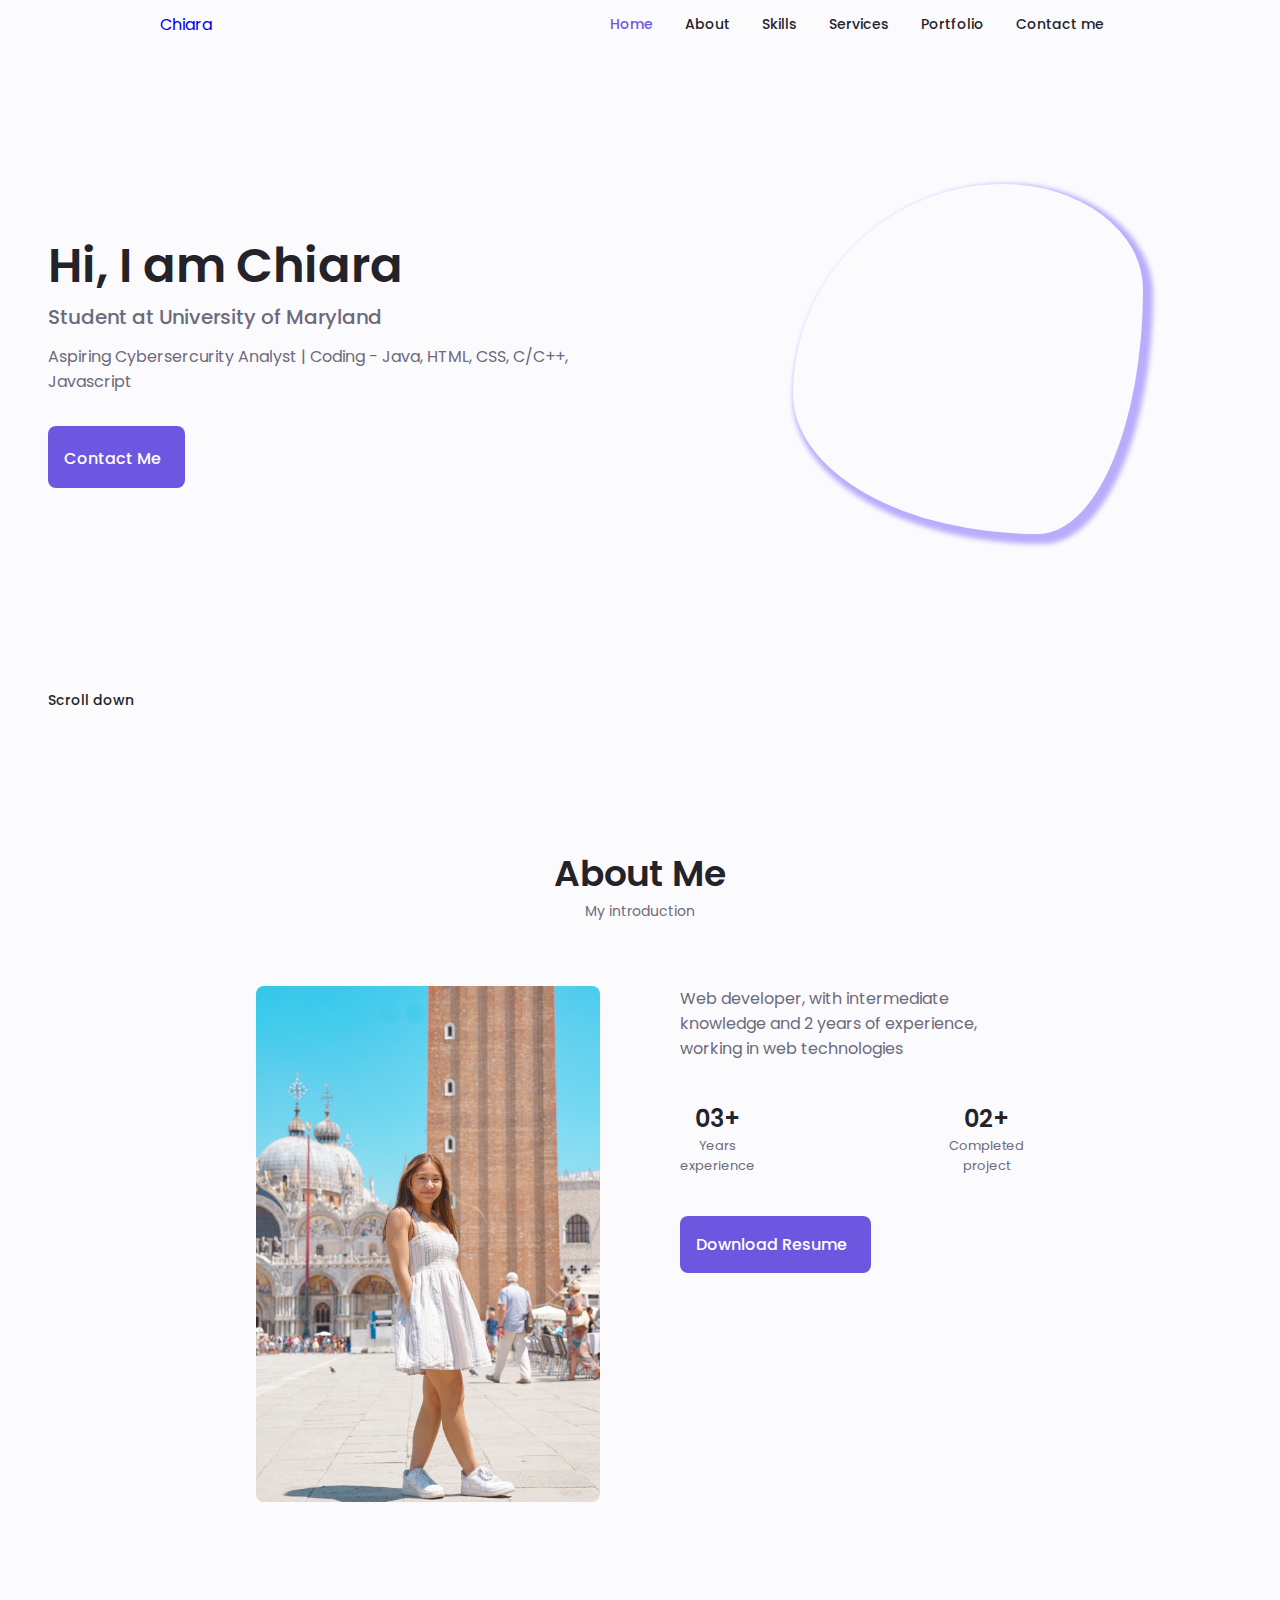
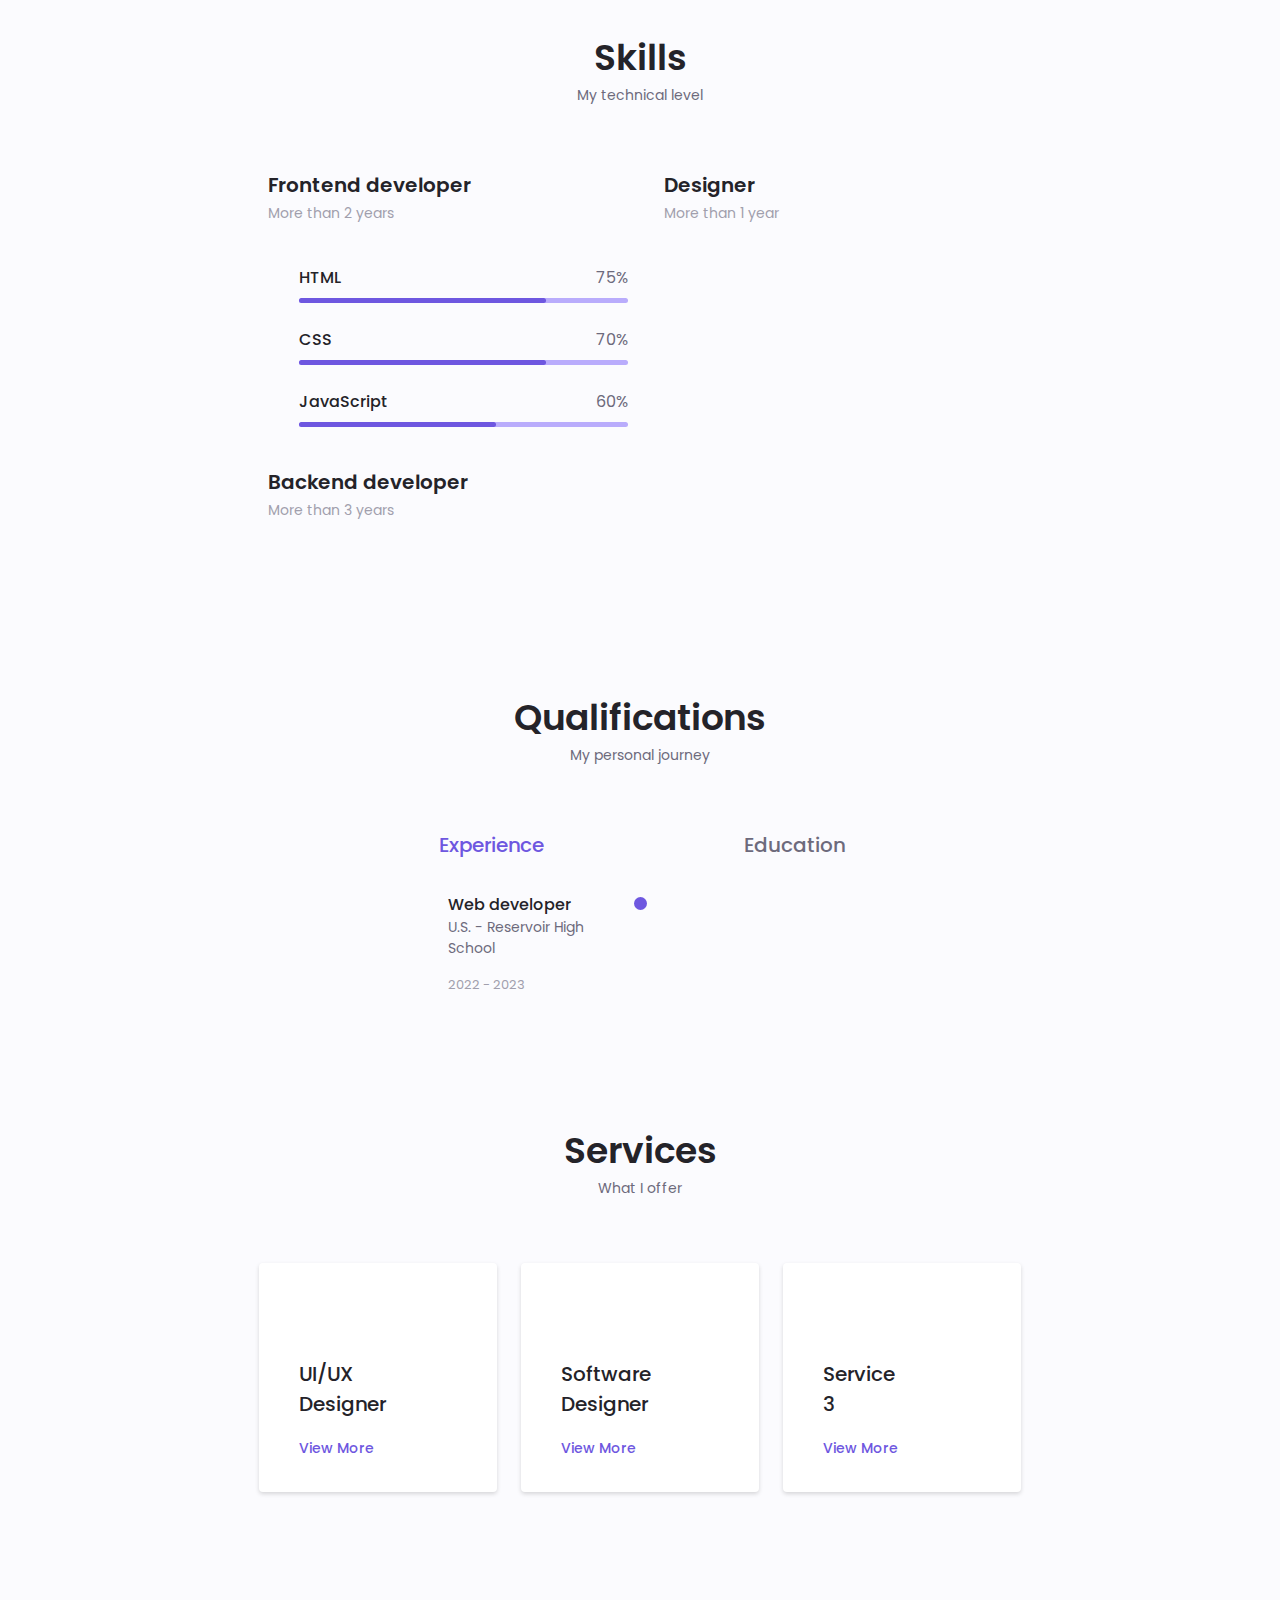
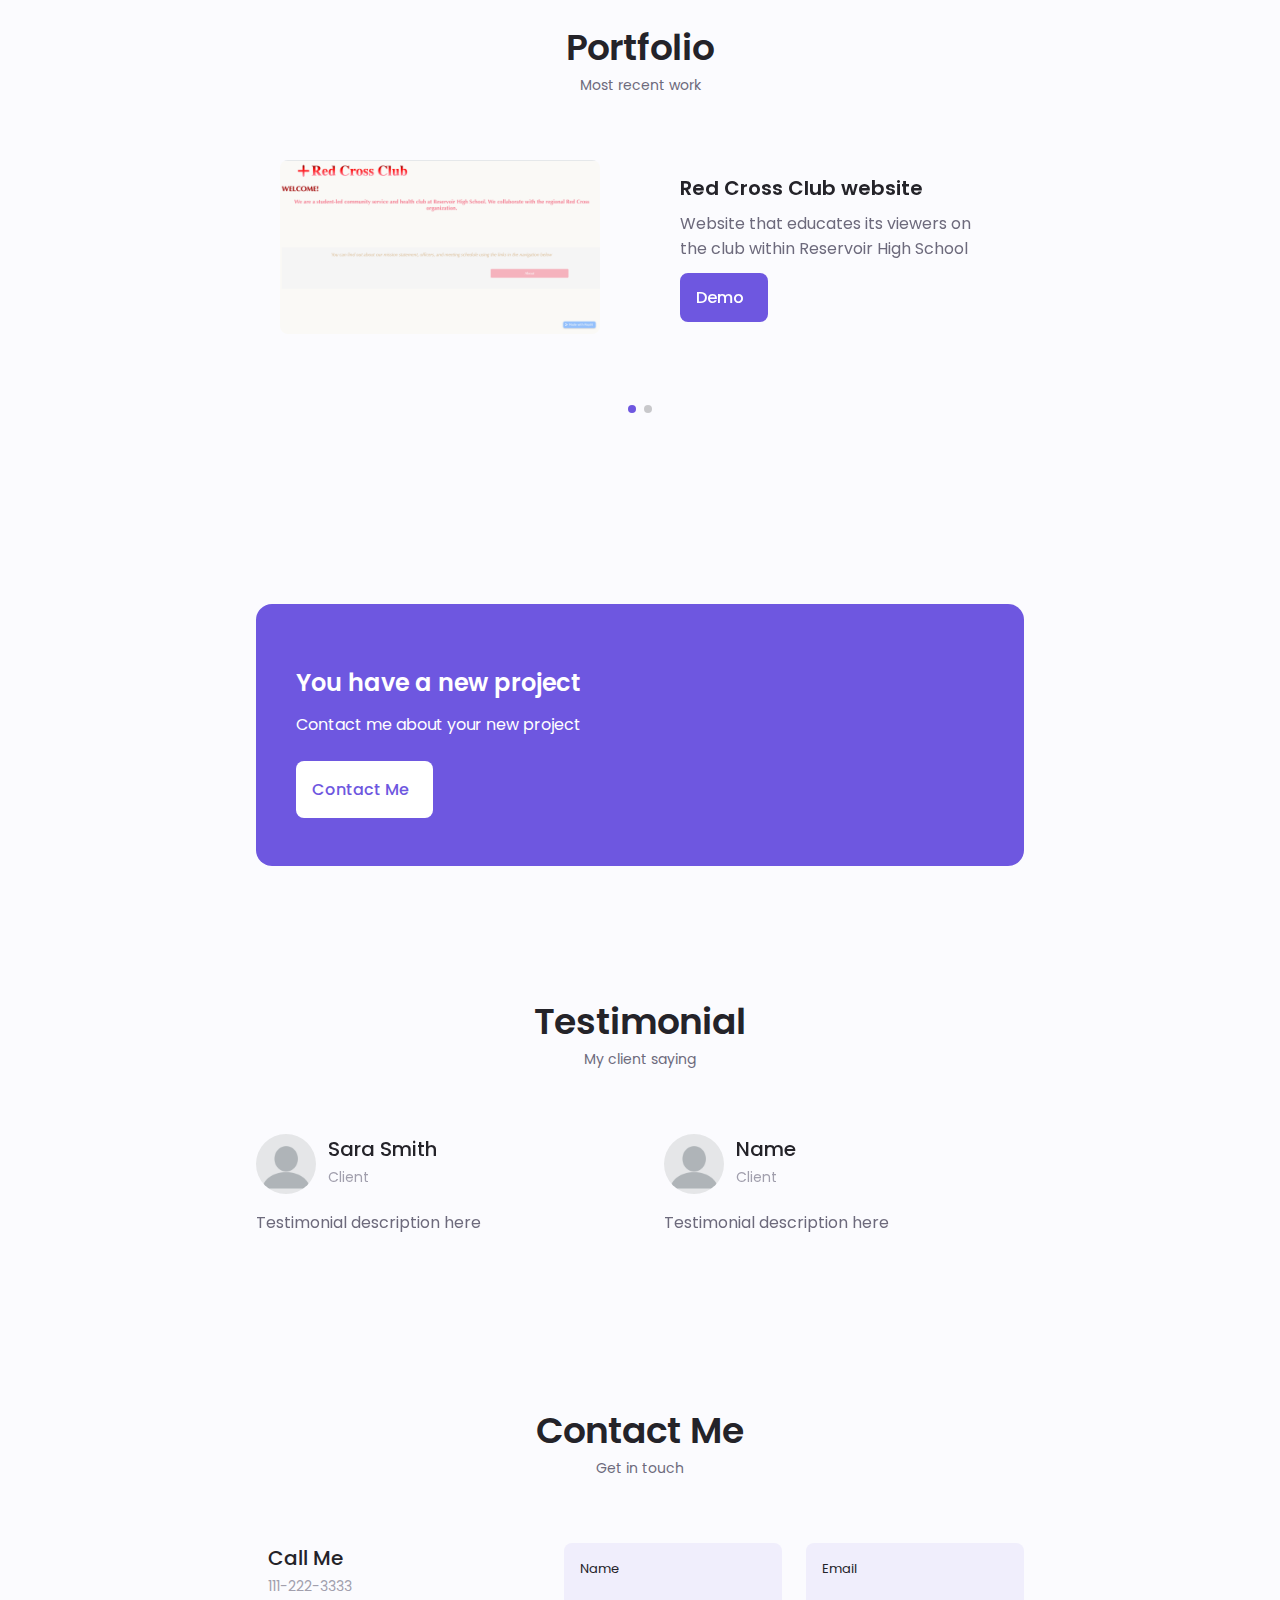
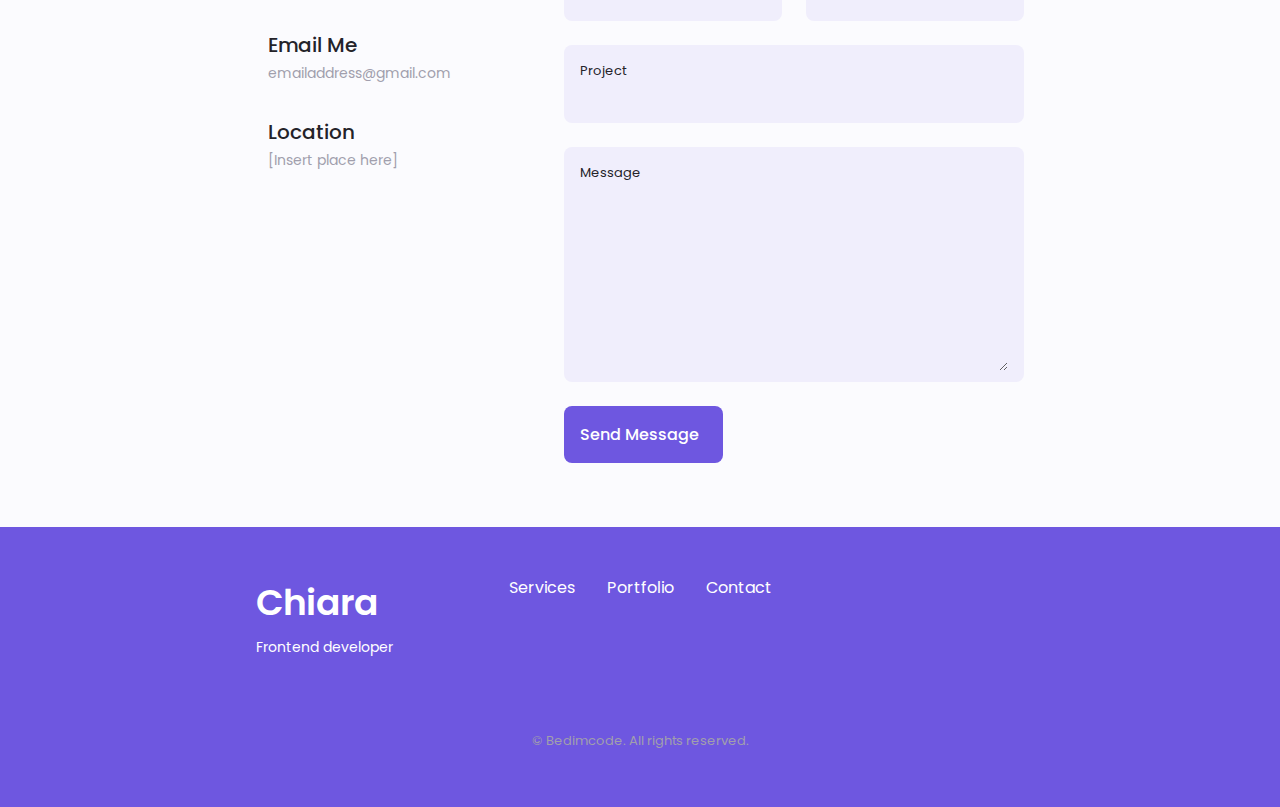
==== index.html @ 7a1cec49 "final website" ====
<!DOCTYPE html>
    <html lang="en">
    <head>
        <meta charset="UTF-8">
        <meta name="viewport" content="width=device-width, initial-scale=1.0">
        
        <!--==================== UNICONS ====================-->
        <link rel="stylesheet" href="https://unicons.iconscout.com/release/v4.0.8/css/line.css">


        <!--==================== SWIPER CSS ====================-->
        <link rel="stylesheet" href="assets/css/swiper-bundle-min.css">

         <!--==================== CSS ====================-->
         <link rel="stylesheet" href="assets/css/styles.css">

         <title>Chiara's Personal Portfolio</title>
    </head>
    <body>
         <!--==================== HEADER ====================-->
         <header class="header" id="header">
            <nav class="nav container">
                <a href="#" class="nav_1ogo">Chiara</a>

                <div class="nav_menu" id="nav-menu">
                    <ul class="nav_list grid">
                        <li class="nav_item">
                            <a href="#home" class="nav_link active-link">
                                <i class="uil uil-estate nav_icon"></i> Home
                            </a>
                        </li>
                        <li class="nav_item">
                            <a href="#about" class="nav_link">
                                <i class="uil uil-user nav_icon"></i> About
                            </a>
                        </li>
                        <li class="nav_item">
                            <a href="#skills" class="nav_link">
                                <i class="uil uil-file-alt nav_icon"></i> Skills
                            </a>
                        </li>
                        <li class="nav_item">
                            <a href="#services" class="nav_link">
                                <i class="uil uil-briefcase-alt nav_icon"></i> Services
                            </a>
                        </li>
                        <li class="nav_item">
                            <a href="#portfolio" class="nav_link">
                                <i class="uil uil-scenery nav_icon"></i> Portfolio
                            </a>
                        </li>
                        <li class="nav_item">
                            <a href="#contact" class="nav_link">
                                <i class="uil uil-message nav_icon"></i> Contact me
                            </a>
                        </li>
                    </ul>
                    <i class="uil uil-times nav_close" id="nav-close"></i>
                </div>

                <div class="nav_btns">
                    <!-- Theme change button -->
                    <i class="uil uil-moon change-theme" id="theme-button"></i>

                    <div class="nav_toggle" id="nav-toggle">
                        <i class="uil uil-apps"></i>
                    </div>
                </div>
            </nav>
         </header>

          <!--==================== MAIN ====================-->
          <main class="main">
            <!--==================== HOME ====================-->
            <section class="home section" id="home">
                <div class="home_container grid">
                    <div class="home_content grid">
                        <div class="home_social">
                            <a href="https://www.linkedin.com/in/chiara-flotildes/" target="_blank" class="home_social-icon">
                                <i class="uil uil-linkedin-alt"></i>
                            </a>

                            <a href="" target="_blank" class="home_social-icon">
                                <i class="uil uil-dribbble"></i>
                            </a>

                            <a href="https://github.com/chiarafflo" target="_blank" class="home_social-icon">
                                <i class="uil uil-github-alt"></i>
                            </a>
                        </div>

                        <div class="home_img"></div>

                        <div class="home_data">
                            <h1 class="home_title">Hi, I am Chiara</h1>
                            <h3 class="home_subtitle">Student at University of Maryland</h3>
                            <p class="home_description">Aspiring Cybersercurity Analyst | Coding - Java, HTML, CSS, C/C++, Javascript</p>
                            <a href="#contact" class="button button-flex">
                                Contact Me <i class="uil uil-message button_icon"></i>
                            </a>
                        </div>
                    </div>

                    <div class="home_scroll">
                        <a href="#about" class="home_scroll-button button-flex">
                            <i class="uil uil-mouse-alt home_scroll-mouse"></i>
                            <span class="home_scroll-name">Scroll down</span>
                            <i class="uil uil-arrow-down home_scroll-arrow"></i>
                        </a>
                    </div>
                </div>
            </section>

            <!--==================== ABOUT ====================-->
            <section class="about section" id="about">
                <h2 class="section__title">About Me</h2>
                <span class="section__subtitle">My introduction</span>

                <div class="about_container container grid">
                    <img src="assets/img/DSC02051.JPG" alt="" class="about_img">

                    <div class="about_data">
                        <p class="about_description">
                            Web developer, with intermediate knowledge and 2 years of experience, working in web technologies
                        </p>
                        <div class="about_info">
                            <div>
                                <span class="about_info-title">03+</span>
                                <span class="about_info-name">Years <br> experience</span>
                            </div>

                            <div>
                                <span class="about_info-title">02+</span>
                                <span class="about_info-name">Completed <br> project</span>
                            </div>

                            <!-- <div>
                                <span class="about_info-title">01+</span>
                                <span class="about_info-name">Companies <br> worked</span>
                            </div> -->
                        </div>

                        <div class="about_buttons">
                            <a download="" href="assets/pdf/Resume - Chiara (1).pdf" class="button button--flex">
                                Download Resume<i class="uil uil-download-alt button_icon"></i>
                            </a>
                        </div>
                    </div>
                </div>
            </section>

            <!--==================== SKILLS ====================-->
            <section class="skills section" id="skills">
                <h2 class="section__title">Skills</h2>
                <span class="section__subtitle">My technical level</span>

                <div class="skills_container container grid">
                    <div>
                        <!--======== SKILLS 1 ======= -->
                        <div class="skills_content skills_open">
                            <div class="skills_header">
                                <i class="uil uil-brackets-curly skills_icon"></i>

                                <div>
                                    <h1 class="skills_title">Frontend developer</h1>
                                    <span class="skills_subtitle">More than 2 years</span>
                                </div>

                                <i class="uil uil-angle-down skills_arrow"></i>
                            </div>

                            <div class="skills_list grid">
                                <div class="skills_data">
                                    <div class="skills_titles">
                                        <h3 class="skills_name">HTML</h3>
                                        <span class="skills_number">75%</span>
                                    </div>
                                    <div class="skills_bar">
                                        <span class="skills_percentage skills_html"></span>
                                    </div>
                                </div>

                                <div class="skills_data">
                                    <div class="skills_titles">
                                        <h3 class="skills_name">CSS</h3>
                                        <span class="skills_number">70%</span>
                                    </div>
                                    <div class="skills_bar">
                                        <span class="skills_percentage skills_css"></span>
                                    </div>
                                </div>

                                <div class="skills_data">
                                    <div class="skills_titles">
                                        <h3 class="skills_name">JavaScript</h3>
                                        <span class="skills_number">60%</span>
                                    </div>
                                    <div class="skills_bar">
                                        <span class="skills_percentage skills_js"></span>
                                    </div>
                                </div>
                            </div>
                        </div>
                        <!--======== SKILLS 2 ======= -->
                        <div class="skills_content skills_close">
                            <div class="skills_header">
                                <i class="uil uil-server-network skills_icon"></i>

                                <div>
                                    <h1 class="skills_title">Backend developer</h1>
                                    <span class="skills_subtitle">More than 3 years</span>
                                </div>

                                <i class="uil uil-angle-down skills_arrow"></i>
                            </div>

                            <div class="skills_list grid">
                                <div class="skills_data">
                                    <div class="skills_titles">
                                        <h3 class="skills_name">Java</h3>
                                        <span class="skills_number">90%</span>
                                    </div>
                                    <div class="skills_bar">
                                        <span class="skills_percentage skills_java"></span>
                                    </div>
                                </div>

                                <div class="skills_data">
                                    <div class="skills_titles">
                                        <h3 class="skills_name">MATLAB</h3>
                                        <span class="skills_number">50%</span>
                                    </div>
                                    <div class="skills_bar">
                                        <span class="skills_percentage skills_matlab"></span>
                                    </div>
                                </div>

                                <div class="skills_data">
                                    <div class="skills_titles">
                                        <h3 class="skills_name">Python</h3>
                                        <span class="skills_number">20%</span>
                                    </div>
                                    <div class="skills_bar">
                                        <span class="skills_percentage skills_python"></span>
                                    </div>
                                </div>
                            </div>
                        </div>
                    </div>

                    <div>
                        <!--======== SKILLS 3 ======= -->
                        <div class="skills_content skills_close">
                            <div class="skills_header">
                                <i class="uil uil-swatchbook skills_icon"></i>

                                <div>
                                    <h1 class="skills_title">Designer</h1>
                                    <span class="skills_subtitle">More than 1 year</span>
                                </div>

                                <i class="uil uil-angle-down skills_arrow"></i>
                            </div>

                            <div class="skills_list grid">
                                <div class="skills_data">
                                    <div class="skills_titles">
                                        <h3 class="skills_name">Canva</h3>
                                        <span class="skills_number">80%</span>
                                    </div>
                                    <div class="skills_bar">
                                        <span class="skills_percentage skills_canva"></span>
                                    </div>
                                </div>

                                <div class="skills_data">
                                    <div class="skills_titles">
                                        <h3 class="skills_name">Photoshop</h3>
                                        <span class="skills_number">60%</span>
                                    </div>
                                    <div class="skills_bar">
                                        <span class="skills_percentage skills_photoshop"></span>
                                    </div>
                                </div>
                            </div>
                        </div>
                    </div>
                </div>
            </section>

            <!--==================== QUALIFICATION ====================-->
            <section class="qualification section">
                <h2 class="section__title">Qualifications</h2>
                <span class="section__subtitle">My personal journey</span>

                <div class="qualification_container container">
                    <div class="qualification_tabs">
                        <div class="qualification_button button--flex qualification_active" data-target='#experience'>
                            <i class="uil uil-briefcase-alt qualification_icon"></i> 
                            Experience
                        </div>
                        <div class="qualification_button button--flex" data-target='#education'>
                            <i class="uil uil-graduation-cap qualification_icon"></i>
                            Education
                        </div>
                    </div>

                    <div class="qualification_sections">
                        <!--======== QUALIFICATION CONTENT 1 ======= -->
                        <div class="qualification_content qualification_active" data-content id="experience">
                            <!--======== QUALIFICATION 1 ======= -->
                            <div class="qualification_data">
                                
                                <div>
                                    <h3 class="qualification_title">Web developer</h3>
                                    <span class="qualification_subtitle">U.S. - Reservoir High School</span>
                                    <div class="qualification_calendar">
                                        <i class="uil uil-calendar-alt"></i>
                                        2022 - 2023
                                    </div>
                                </div>

                                <div>
                                    <span class="qualification_rounder"></span>
                                    <!-- <span class="qualification_line"></span> -->
                                </div>
                            </div>

                        </div>

                        <!--======== QUALIFICATION CONTENT 2 ======= -->
                        <div class="qualification_content" data-content id="education">
                            
                            <!--======== QUALIFICATION 1 ======= -->
                            <div class="qualification_data">
                                <div></div>

                                <div>
                                    <span class="qualification_rounder"></span>
                                    <span class="qualification_line"></span>
                                </div>

                                <div>
                                    <h3 class="qualification_title">Computer Programmer Career Academy certification</h3>
                                    <span class="qualification_subtitle">U.S. - Reservoir High School</span>
                                    <div class="qualification_calendar">
                                        <i class="uil uil-calendar-alt"></i>
                                        2022 - 2023
                                    </div>
                                </div>
                            </div>

                            <!--======== QUALIFICATION 2 ======= -->
                            <div class="qualification_data">
                                
                                <div>
                                    <h3 class="qualification_title">Computer Science</h3>
                                    <span class="qualification_subtitle">U.S. - University of Maryland</span>
                                    <div class="qualification_calendar">
                                        <i class="uil uil-calendar-alt"></i>
                                        2023 - Present
                                    </div>
                                </div>

                                <div>
                                    <span class="qualification_rounder"></span>
                                    <!-- <span class="qualification_line"></span> -->
                                </div>

                            </div>

                        </div>
                    </div>
                </div>
            </section>

            <!--==================== SERVICES ====================-->
            <section class="services section" id="services">
                <h2 class="section__title">Services</h2>
                <span class="section__subtitle">What I offer</span>

                <div class="services_container container grid">
                    <!--==================== SERVICES 1 ====================-->
                    <div class="services_content">
                        <div>
                            <i class="uil uil-web-grid"></i>
                            <h3 class="services_title">UI/UX <br> Designer</h3>
                        </div>

                        <span class="button button--flex button--small button--link services_button">
                            View More
                            <i class="uil uil-arrow-right button_icon"></i>
                        </span>

                        <div class="services_model">
                            <div class="services_model-content">
                                <h4 class="services_model-title">UI/UX <br> Designer</h4>
                                <i class="uil uil-times services_model-close"></i>

                                <ul class="services_model-services grid">
                                    <li class="services_model-service">
                                        <i class="uil uil-check-circle services_model-icon"></i>
                                        <p>Web page development</p>
                                    </li>

                                    <li class="services_model-service">
                                        <i class="uil uil-check-circle services_model-icon"></i>
                                        <p>Software development</p>
                                    </li>
                                </ul>
                            </div>
                        </div>
                    </div>

                    <!--==================== SERVICES 2 ====================-->
                    <div class="services_content">
                        <div>
                            <i class="uil uil-web-grid"></i>
                            <h3 class="services_title">Software <br> Designer</h3>
                        </div>

                        <span class="button button--flex button--small button--link services_button">
                            View More
                            <i class="uil uil-arrow-right button_icon"></i>
                        </span>

                        <div class="services_model">
                            <div class="services_model-content">
                                <h4 class="services_model-title">Software <br> Designer</h4>
                                <i class="uil uil-times services_model-close"></i>

                                <ul class="services_model-services grid">
                                    <li class="services_model-service">
                                        <i class="uil uil-check-circle services_model-icon"></i>
                                        <p>Service description here</p>
                                    </li>

                                    <li class="services_model-service">
                                        <i class="uil uil-check-circle services_model-icon"></i>
                                        <p>Service description here</p>
                                    </li>
                                </ul>
                            </div>
                        </div>
                    </div>
                    
                    <!--==================== SERVICES 3 ====================-->
                    <div class="services_content">
                        <div>
                            <i class="uil uil-web-grid"></i>
                            <h3 class="services_title">Service <br> 3</h3>
                        </div>

                        <span class="button button--flex button--small button--link services_button">
                            View More
                            <i class="uil uil-arrow-right button_icon"></i>
                        </span>

                        <div class="services_model">
                            <div class="services_model-content">
                                <h4 class="services_model-title">Service <br> 3</h4>
                                <i class="uil uil-times services_model-close"></i>

                                <ul class="services_model-services grid">
                                    <li class="services_model-service">
                                        <i class="uil uil-check-circle services_model-icon"></i>
                                        <p>Service description here</p>
                                    </li>

                                    <li class="services_model-service">
                                        <i class="uil uil-check-circle services_model-icon"></i>
                                        <p>Service description here</p>
                                    </li>
                                </ul>
                            </div>
                        </div>
                    </div>
                </div>
            </section>

            <!--==================== PORFOLIO ====================-->
            <section class="portfolio section" id="portfolio">
                <h2 class="section__title">Portfolio</h2>
                <span class="section__subtitle">Most recent work</span>

                <div class="portfolio_container container swiper mySwiper">
                    <div class="swiper-wrapper">
                        <!--==================== PORFOLIO 1 ====================-->
                        <div class="portfolio_content grid swiper-slide">
                            <img src="assets/img/Screen Shot 2023-10-21 at 6.16.42 PM.png" alt="" class="portfolio_img">

                            <div class="portfolio_data">
                                <h3 class="portfolio_title">Red Cross Club website</h3>
                                <p class="portfolio_description">Website that educates its viewers on the club within Reservoir High School</p>
                                <a href="#" class="button button--flex button--small porfolio_button">
                                    Demo
                                    <i class="uil uil-arrow-right button_icon"></i>
                                </a>
                            </div>
                        </div>

                        <!--==================== PORFOLIO 2 ====================-->
                        <div class="portfolio_content grid swiper-slide">
                            <img src="assets/img/Screen Shot 2023-10-21 at 8.00.57 PM.png" alt="" class="portfolio_img">

                            <div class="portfolio_data">
                                <h3 class="portfolio_title">Modern website</h3>
                                <p class="portfolio_description">Website that is adaptable to its users and includes animated interactions</p>
                                <a href="#" class="button button--flex button--small porfolio_button">
                                    Demo
                                    <i class="uil uil-arrow-right button_icon"></i>
                                </a>
                            </div>
                        </div>
                    </div>
                    <!-- Add Arrows -->
                    <div class="swiper-button-next">
                        <i class="uil uil-angle-right-b swiper-portfolio-icon"></i>
                    </div>
                    <div class="swiper-button-prev">
                        <i class="uil uil-angle-left-b swiper-portfolio-icon"></i>
                    </div>

                    <!-- Add Pagination -->
                    <div class="swiper-pagination"></div>
                </div>
            </section>

            <!--==================== PROJECT IN MIND ====================-->
            <section class="project section">
                <div class="project_bg">
                    <div class="project_container container grid">
                        <div class="project_data">
                            <h2 class="project_title">You have a new project</h2>
                            <p class="project_description">Contact me about your new project</p>
                            <a href="#contact" class="button button--flex button--white">
                                Contact Me
                                <i class="uil uil-message project_icon button_icon"></i>
                            </a>
                        </div>

                        <img src="" alt="" class="project_img">
                    </div>
                </div>
            </section>

            <!--==================== TESTIMONIAL ====================-->
            <section class="testimonial section">
                <h2 class="section__title">Testimonial</h2>
                <span class="section__subtitle">My client saying</span>

                <div class="testimonial_container container swiper mySwiper">
                    <div class="swiper-wrapper">
                        <!--==================== TESTIMONIAL 1 ====================-->
                        <div class="testimonial_content swiper-slide">
                            <div class="testimonial_data">
                                <div class="testimonial_header">
                                    <img src="assets/img/blank-pfp.jpg" alt="" class="testimonial_img">

                                    <div>
                                        <h3 class="testimonial_name">Sara Smith</h3>
                                        <span class="testimonial_client">Client</span>
                                    </div>
                                </div>

                                <div>
                                    <i class="uil uil-star testimonial_icon-star"></i>
                                    <i class="uil uil-star testimonial_icon-star"></i>
                                    <i class="uil uil-star testimonial_icon-star"></i>
                                    <i class="uil uil-star testimonial_icon-star"></i>
                                    <i class="uil uil-star testimonial_icon-star"></i>
                                </div>
                            </div>

                            <p class="testimonial_description">
                                Testimonial description here
                            </p>
                        </div>

                        <!--==================== TESTIMONIAL 2 ====================-->
                        <div class="testimonial_content swiper-slide">
                            <div class="testimonial_data">
                                <div class="testimonial_header">
                                    <img src="assets/img/blank-pfp.jpg" alt="" class="testimonial_img">

                                    <div>
                                        <h3 class="testimonial_name">Name</h3>
                                        <span class="testimonial_client">Client</span>
                                    </div>
                                </div>

                                <div>
                                    <i class="uil uil-star testimonial_icon-star"></i>
                                    <i class="uil uil-star testimonial_icon-star"></i>
                                    <i class="uil uil-star testimonial_icon-star"></i>
                                    <i class="uil uil-star testimonial_icon-star"></i>
                                    <i class="uil uil-star testimonial_icon-star"></i>
                                </div>
                            </div>

                            <p class="testimonial_description">
                                Testimonial description here
                            </p>
                        </div> 
                        
                    </div>
                    <!-- Add Pagination -->
                    <div class="swiper-pagination swiper-pagination-testimonial"></div>
                </div>
            </section>

            <!--==================== CONTACT ME ====================-->
            <section class="contact section" id="contact">
                <h2 class="section__title">Contact Me</h2>
                <span class="section__subtitle">Get in touch</span>

                <div class="contact_container container grid">
                    <div>
                        <div class="contact_information">
                            <i class="uil uil-phone contact_icon"></i>

                            <div>
                                <h3 class="contact_title">Call Me</h3>
                                <span class="contact_subtitle">111-222-3333</span>
                            </div>
                        </div>

                        <div class="contact_information">
                            <i class="uil uil-envelope contact_icon"></i>

                            <div>
                                <h3 class="contact_title">Email Me</h3>
                                <span class="contact_subtitle">emailaddress@gmail.com</span>
                            </div>
                        </div>

                        <div class="contact_information">
                            <i class="uil uil-map-marker contact_icon"></i>

                            <div>
                                <h3 class="contact_title">Location</h3>
                                <span class="contact_subtitle">[Insert place here]</span>
                            </div>
                        </div>
                    </div>

                    <form action="" class="contact_form grid">
                        <div class="contact_inputs grid">
                            <div class="contact_content">
                                <label for="" class="contact_label">Name</label>
                                <input type="text" class="contact_input">
                            </div>

                            <div class="contact_content">
                                <label for="" class="contact_label">Email</label>
                                <input type="email" class="contact_input">
                            </div>
                        </div>
                        <div class="contact_content">
                            <label for="" class="contact_label">Project</label>
                            <input type="text" class="contact_input">
                        </div>

                        <div class="contact_content">
                            <label for="" class="contact_label">Message</label>
                            <textarea name="" id="" cols="0" rows="7" class="contact_input"></textarea>
                        </div>

                        <div>
                            <a href="#" class="button button--flex">
                                Send Message
                                <i class="uil uil-message button_icon"></i>
                            </a>
                        </div>
                    </form>
                </div>
            </section>

          </main>

        <!--==================== FOOTER ====================-->
        <footer class="footer">
            <div class="footer_bg">
                <div class="footer_container container grid">
                    <div>
                        <h1 class="footer_title">Chiara</h1>
                        <span class="footer_subtitle">Frontend developer</span>
                    </div>

                    <ul class="footer_links">
                        <li>
                            <a href="#services" class="footer_link">Services</a>
                        </li>

                        <li>
                            <a href="#portfolio" class="footer_link">Portfolio</a>
                        </li>

                        <li>
                            <a href="#contact" class="footer_link">Contact</a>
                        </li>
                    </ul>

                    <div class="footer_socials">
                        <a href="https://www.facebook.com/" target="_blank" class="footer_social">
                            <i class="uil uil-facebook"></i>
                        </a>

                        <a href="https://www.instagram.com/" target="_blank" class="footer_social">
                            <i class="uil uil-instagram"></i>
                        </a>

                        <a href="https://twitter.com/" target="_blank" class="footer_social">
                            <i class="uil uil-twitter-alt"></i>
                        </a>
                    </div>
                </div>

                <p class="footer_copy">&#169; Bedimcode. All rights reserved.</p>
            </div>
        </footer>


        <!--==================== SCROLL TOP ====================-->
        <a href="#" class="scrollup" id="scroll-up">
            <i class="uil uil-arrow-up scrollup_icon"></i>
        </a>


        <!--==================== SWIPER JS ====================-->
            <script src="assets/js/cdn.jsdelivr.net_npm_swiper@10.3.1_swiper-bundle.min.js"></script>


        <!--==================== MAIN JS ====================-->
            <script src="assets/js/main.js"></script>

    </body>
    </html>
---- assets/css/styles.css ----
/*==================== GOOGLE FONTS ====================*/
@import url('https://fonts.googleapis.com/css2?family=Poppins:wght@400;500;600&display=swap');

/*==================== VARIABLES CSS ====================*/
:root {
    --header-height: 3rem;

    /*========== Colors ==========*/


    /* HSL color mode */
    --first-color: hsl(250, 69%, 61%);
    --first-color-second: hsl(250, 69%, 61%);
    --first-color-alt: hsl(250, 57%, 53%);
    --first-color-lighter: hsl(250, 92%, 83%);
    --title-color: hsl(250, 8%, 15%);
    --text-color: hsl(250, 8%, 45%);
    --text-color-light: hsl(250, 8%, 65%);
    --input-color: hsl(250, 70%, 96%);
    --body-color: hsl(250, 60%, 99%);
    --container-color: #FFF;
    --scroll-bar-color: hsl(250, 12%, 90%);
    --scroll-thumb-color: hsl(250, 12%, 80%);

    /*========== Font and typography ==========*/
    --body-font: 'Poppins', sans-serif;;

    /* .5rem = 8px, 1rem = 16px, 1.5rem = 24px ... */
    --big-font-size: 2rem;
    --h1-font-size: 1.5rem;
    --h2-font-size: 1.25rem;
    --h3-font-size: 1.125rem;
    --normal-font-size: .938rem;
    --small-font-size: .813rem;
    --smaller-font-size: .75rem;

    /*========== Font weight ==========*/
    --font-medium: 500; 
    --font-semi-bold: 600;

    /*========== Margins Bottom ==========*/
    /* .25rem = 4px, .5rem = 8px, .75rem = 12px ... */
    --mb-0-25: .25rem;
    --mb-0-5: .5rem;
    --mb-0-75: .75rem;
    --mb-1: 1rem;
    --mb-1-5: 1.5rem;
    --mb-2: 2rem;
    --mb-2-5: 2.5rem;
    --mb-3: 3rem;

    /*========== z index ==========*/
    --z-tooltip: 10;
    --z-fixed: 100;
    --z-modal: 1000;

}

/* Font size for large devices */
@media screen and (min-width: 968px) {
    :root {
        --big-font-size: 3rem;
        --h1-font-size: 2.25rem;
        --h2-font-size: 1.5rem;
        --h3-font-size: 1.25rem;
        --normal-font-size: 1rem;
        --small-font-size: .875rem;
        --smaller-font-size: .813rem;
    }
}

/*========== Variables Dark theme ==========*/
body.dark-theme{
     /* HSL color mode */
     --first-color-second: hsl(250, 30%, 8%);
     --title-color: hsl(250, 8%, 95%);
     --text-color: hsl(250, 8%, 75%);
     --input-color: hsl(250, 29%, 16%);
     --body-color: hsl(250, 28%, 12%);
     --container-color: hsl(250, 29%, 16%);
     --scroll-bar-color: hsl(250, 12%, 48%);
    --scroll-thumb-color: hsl(250, 12%, 36%);
}

/*========== Button Dark/Light ==========*/
.nav_btns{
    display: flex;
    align-items: center;
}

.change-theme{
    font-size: 1.25rem;
    color: var(--title-color);
    margin-right: var(--mb-1);
    cursor: pointer;
}

.change-theme:hover{
    color: var(--first-color);
}

/*==================== BASE ====================*/
*{
    box-sizing: border-box;
    padding: 0;
    margin: 0;
}

html{
    scroll-behavior: smooth;
}

body{
    margin: 0 0 var(--header-height) 0;
    font-family: var(--body-font);
    font-size: var(--normal-font-size);
    background-color: var(--body-color);
    color: var(--text-color);
}

h1,h2,h3,h4{
    color: var(--title-color);
    font-weight: var(--font-semi-bold);
}

ul{
    list-style: none;
}

a{
    text-decoration: none !important;
}

img{
    max-width: 100%;
    height: auto;
}

/*==================== REUSABLE CSS CLASSES ====================*/
.section{
    padding: 2rem 0rem 4rem;
}

.section__title{
    font-size: var(--h1-font-size);
}

.section__subtitle{
    display: block;
    font-size: var(--small-font-size);
    margin-bottom: var(--mb-3);
}

.section__title,
.section__subtitle{
    text-align: center;
}

/*====================  LAYOUT ====================*/
.container{
    max-width: 768px;
    margin-left: var(--mb-1-5);
    margin-right: var(--mb-1-5);
}

.grid{
    display: grid;
    gap: 1.5rem;
}

.header{
    width: 100%;
    position: fixed;
    bottom: 0;
    left: 0;
    z-index: var(--z-fixed);
    background-color: var(--body-color);
}

/*==================== NAV ====================*/
.nav{
    max-width: 960px;
    height: var(--header-height);
    display: flex;
    justify-content: space-between;
    align-items: center;
}

.nav_logo,
.nav_toggle{
    color: var(--title-color);
    font-weight: var(--font-medium);
}

.nav_logo:hover{
    color: var(--first-color);
}

.nav_toggle{
    font-size: 1.1rem;
    cursor: pointer;
}

.nav_toggle:hover{
    color: var(--first-color);
}

@media screen and (max-width: 767px){
    .nav_menu{
        position: fixed;
        bottom: -100%;
        left: 0;
        width: 100%;
        background-color: var(--body-color);
        padding: 2rem 1.5rem 4rem;
        box-shadow: 0 -1px 4px rgba(0, 0, 0, .15);
        border-radius: 1.5rem 1.5rem 0 0;
        transition: .3s;
    }
}

.nav_list{
    grid-template-columns: repeat(3, 1fr);
    gap: 2rem;
}

.nav_link{
    display: flex;
    flex-direction: column;
    align-items: center;
    font-size: var(--small-font-size);
    color: var(--title-color);
    font-weight: var(--font-medium);
}

.nav_link:hover{
    color: var(--first-color);
}

.nav_icon{
    font-size: 1.2rem;
}

.nav_close{
    position: absolute;
    right: 1.3rem;
    bottom: 0.5rem;
    font-size: 1.5rem;
    cursor: pointer;
    color: var(--first-color);
}

.nav_close:hover{
    color: var(--first-color);
}

/* show menu */
.show-menu{
    bottom: 0;
}

/* Active Link */
.active-link{
    color: var(--first-color);
}

/* Change background header */
.scroll-header{
    box-shadow: 0 -1px 4px rgba(0, 0, 0, .15);
}

/*==================== HOME ====================*/
.home_container{
    gap: 1rem;
}

.home_content{
    grid-template-columns: .5fr 3fr;
    padding: 3.5rem 1rem;
    align-items: center;
}

.home_social{
    display: grid;
    grid-template-columns: max-content;
    row-gap: 1rem;
}

.home_social-icon{
    font-size: 1.25rem;
    color: var(--first-color);
}

.home_social-icon:hover{
    color:var(--first-color-alt);
}

.home_img{
    background-image: url("/Users/chiaraflotildes/coding projects/personal-portfolio/assets/img/2YNVMD8Y-YV8Z.JPG");
    width: 200px;
    height: 200px;
    background-size: cover;
    background-position: center;
    box-shadow: 5px 5px 5px 5px var(--first-color-lighter);
    animation: animate 5s ease-in-out;
    transition: all 1s ease-in-out;
    border-radius: 60% 40% 30% 70% / 60% 30% 70% 40%;
}

@keyframes animate{
    0%, 100%{
        border-radius: 60% 40% 30% 70% / 60% 30% 70% 40%;
    }
    50%{
        border-radius: 30% 60% 70% 40% / 50% 60% 30% 60%;
    }
}

.home_data{
    grid-column: 1/3;
}

.home_title{
    font-size: var(--big-font-size);
}

.home_subtitle{
    font-size: var(--h3-font-size);
    color: var(--text-color);
    font-weight: var(--font-medium);
    margin-bottom: var(--mb-0-75);
}

.home_description{
    margin-bottom: var(--mb-2);
}

.home_scroll{
    display: none;
}

.home_scroll-button{
    color: var(--first-color);
    transition: .3s;
}

.home_scroll-button:hover{
    transform: translateY(.25rem);
}

.home_scroll-mouse{
    font-size: 2rem;
}

.home_scroll-name{
    font-size: var(--small-font-size);
    color: var(--title-color);
    font-weight: var(--font-medium);
    margin-right: var(--mb-0-25);
}

.home_scroll-arrow{
    font-size: 1.25rem;
}

/*========== BUTTONS ==========*/
.button{
    display: inline-block;
    background-color: var(--first-color);
    color:#FFF;
    padding: 1rem;
    border-radius: .5rem;
    font-weight: var(--font-medium);
}

.button:hover{
    background-color: var(--first-color-alt);
}

.button_icon{
    font-size: 1.25rem;
    margin-left: var(--mb-0-5);
    transition: .3s;
}

.button--white{
    background-color: #FFF;
    color: var(--first-color);
}

.button--white:hover{
    background-color: #FFF;
}


.button--flex{
    display: inline-flex;
    align-items: center;
}

.button--small{
    padding: .75rem 1rem;
}

.button--link{
    padding: 0;
    background-color: transparent;
    color: var(--first-color);
}

.button--link:hover{
    background-color: transparent;
    color: var(--first-color-alt);
}

/*==================== ABOUT ====================*/
.about_img{
    width: 200px;
    border-radius: .5rem;
    justify-self: center;
    align-self: center;
}

.about_description{
    text-align: center;
    margin-bottom: var(--mb-2-5);
}

.about_info{
    display: flex;
    justify-content: space-evenly;
    margin-bottom: var(--mb-2-5);
}

.about_info-title{
    font-size: var(--h2-font-size);
    font-weight: var(--font-semi-bold);
    color: var(--title-color);
}

.about_info-name{
    font-size: var(--smaller-font-size);
}

.about_info-title,
.about_info-name{
    display: block;
    text-align: center;
}

.about_buttons{
    display: flex;
    justify-content: center;
}

/*==================== SKILLS ====================*/
.skills_container{
    row-gap: 0;
}

.skills_header{
    display: flex;
    align-items: center;
    margin-bottom: var(--mb-2-5);
    cursor: pointer;
}

.skills_icon,
.skills_arrow{
    font-size: 2rem;
    color: var(--first-color);
}

.skills_icon{
    margin-right: var(--mb-0-75);
}

.skills_title{
    font-size: var(--h3-font-size);
}

.skills_subtitle{
    font-size: var(--small-font-size);
    color: var(--text-color-light);
}

.skills_arrow{
    margin-left: auto;
    transition: .4s;
}

.skills_list{
    row-gap: 1.5rem;
    padding-left: 2.7rem;
}

.skills_titles{
    display: flex;
    justify-content: space-between;
    margin-bottom: var(--mb-0-5);
}

.skills_name{
    font-size: var(--normal-font-size);
    font-weight: var(--font-medium);
}

.skills_bar,
.skills_percentage{
    height: 5px;
    border-radius: .25rem;
}

.skills_bar{
    background-color: var(--first-color-lighter);
}

.skills_percentage{
    display: block;
    background-color: var(--first-color);
}

.skills_html{
    width: 75%;
}

.skills_css{
    width: 75%;
}

.skills_js{
    width: 60%;
}

.skills_java{
    width: 90%;
}

.skills_matlab{
    width: 50%;
}

.skills_python{
    width: 20%;
}

.skills_photoshop{
    width: 60%;
}

.skills_canva{
    width: 80%;
}

.skills_close .skills_list{
    height: 0;
    overflow: hidden;
}

.skills_open .skills_list{
    height: max-content;
    margin-bottom: var(--mb-2-5);
}

.skills_open .skills_arrow{
    transform: rotate(-180deg);
}

/*==================== QUALIFICATION ====================*/
.qualification_tabs{
    display: flex;
    justify-content: space-evenly;
    margin-bottom: var(--mb-2);
}

.qualification_button{
    font-size: var(--h3-font-size);
    font-weight: var(--font-medium);
    cursor: pointer;
}

.qualification_button:hover{
    color:var(--first-color);
}

.qualification_icon{
    font-size: 1.8rem;
    margin-right: var(--mb-0-25);
}

.qualification_data{
    display: grid;
    grid-template-columns: 1fr max-content 1fr;
    column-gap: 1.5rem;
}

.qualification_title{
    font-size: var(--normal-font-size);
    font-weight: var(--font-medium);
}

.qualification_subtitle{
    display: inline-block;
    font-size: var(--small-font-size);
    margin-bottom: var(--mb-1);
}

.qualification_calendar{
    font-size: var(--smaller-font-size);
    color: var(--text-color-light);
}

.qualification_rounder{
    display: inline-block;
    width: 13px;
    height: 13px;
    background-color: var(--first-color);
    border-radius: 50%;
}

.qualification_line{
    display: block;
    width: 1px;
    height: 100%;
    background-color: var(--first-color);
    transform: translate(6px, -7px);
}

.qualification [data-content]{
    display: none;
}

.qualification_active[data-content]{
    display: block;
}

.qualification_button.qualification_active{
    color: var(--first-color);
}

/*==================== SERVICES ====================*/
.services_container{
    gap: 1.5rem;
    grid-template-columns: repeat(2, 1fr);
}

.services_content{
    position: relative;
    background-color: var(--container-color);
    padding: 3.5rem .5rem 1.25rem 1.5rem;
    border-radius: .25rem;
    box-shadow: 0 2px 4px rgba(0, 0, 0, .15);
    transition: .3s;
}

.services_content:hover{
    box-shadow: 0 4px 8px rgba(0, 0, 0, .15);
}

.services_icon{
    display: block;
    font-size: 1.5rem;
    color: var(--first-color);
    margin-bottom: var(--mb-1);
}

.services_title{
    font-size: var(--h3-font-size);
    margin-bottom: var(--mb-1);
    font-weight: var(--font-medium);
}

.services_button{
    cursor: pointer;
    font-size: var(--small-font-size);
}

.services_button:hover .button_icon{
    transform: translateX(.25rem);
}

.services_model{
    position: fixed;
    top: 0;
    left: 0;
    right: 0;
    bottom:0;
    background-color: rgba(0, 0, 0, .5);
    display: flex;
    align-items: center;
    justify-content: center;
    padding: 0 1rem;
    z-index: var(--z-modal);
    /* opacity: 0; */
    visibility: hidden;
    transition: .3s;
}

.services_model-content{
    position: relative;
    background-color: var(--container-color);
    padding: 1.5rem;
    border-radius: .5rem;
}

.services_model-services{
    row-gap: 1rem;
}

.services_model-service{
    display: flex;
}

.services_model-title{
    font-size: var(--h3-font-size);
    font-weight: var(--font-medium);
    margin-bottom: var(--mb-1-5);
}

.services_model-close{
    position: absolute;
    top: 1rem;
    right: 1rem;
    font-size: 1.5rem;
    color: var(--first-color);
    cursor: pointer;
}

.services_model-icon{
    color: var(--first-color);
    margin-right: var(--mb-0-25);
}


/* Active Model */
.active-model{
    opacity: 1;
    visibility: visible;
}


/*==================== PORFOLIO ====================*/
.portfolio_container{
    overflow: initial;
}

.portfolio_content{
    padding: 0 1.5rem;
}

.portfolio_img{
    width: 265px;
    border-radius: .5rem;
    justify-self: center;
}

.portfolio_title{
    font-size: var(--h3-font-size);
    margin-bottom: var(--mb-0-5);
}

.portfolio_description{
    margin-bottom: var(--mb-0-75);
}

.portfolio_button:hover 
.button_icon{
    transform: translateX(.25rem);
}

.swiper-button-prev:after,
.swiper-button-next:after{
    content: '';
}

.swiper-portfolio-icon{
    font-size: 2rem;
    color: var(--first-color);
}

.swiper-button-prev{
    left: -.5rem;
}

.swiper-button-next{
    right: -.5rem;
}

.swiper-container-horizontal > .swiper-pagination-bullets{
    bottom: -2.5rem;
}

.swiper-pagination-bullet-active{
    background-color: var(--first-color);
}

.swiper-button-prev,
.swiper-button-next,
.swiper-pagination-bullet{
    outline: none;
}

/*==================== PROJECT IN MIND ====================*/
.project{
    text-align: center;
}

.project_bg{
    background-color: var(--first-color-second);
    padding-top: 3rem;
}

.project_title{
    font-size: var(--h2-font-size);
    margin-bottom: var(--mb-0-75);
}

.project_description{
    margin-bottom: var(--mb-1-5);
}

.project_title,
.project_description{
    color: #FFF;
}

.project_img{
    width: 232px;
    justify-self: center;
}

/*==================== TESTIMONIAL ====================*/
.testimonial_data,
.testimonial_header{
    display: flex;
}

.testimonial_data{
    justify-content: space-between;
    margin-bottom: var(--mb-1);
}

.testimonial_img{
    width: 60px;
    height: 60px;
    border-radius: 50%;
    margin-right: var(--mb-0-75);
}

.testimonial_name{
    font-size: var(--h3-font-size);
    font-weight: var(--font-medium);
}

.testimonial_client{
    font-size: var(--small-font-size);
    color: var(--text-color-light);
}

.testimonial_description{
    margin-bottom: var(--mb-2-5);
}

.testimonial_icon-star{
    color: var(--first-color);
}

.swiper-container,
.swiper-pagination-testimonial{
    bottom: 0;
}

/*==================== CONTACT ME ====================*/
.contact_container{
    row-gap: 3rem;
}

.contact_information{
    display: flex;
    margin-bottom: var(--mb-2);
}

.contact_icon{
    font-size: 2rem;
    color: var(--first-color);
    margin-right: var(--mb-0-75);
}

.contact_title{
    font-size: var(--h3-font-size);
    font-weight: var(--font-medium);
}

.contact_subtitle{
    font-size: var(--small-font-size);
    color: var(--text-color-light);
}

.contact_content{
    background-color: var(--input-color);
    border-radius: .5rem;
    padding: .75rem 1rem .25rem;
}

.contact_label{
    font-size: var(--smaller-font-size);
    color: var(--title-color);
}

.contact_input{
    width: 100%;
    background-color: var(--input-color);
    color: var(--text-color);
    font-family: var(--body-font);
    font-size: var(--normal-font-size);
    border: none;
    outline: none;
    padding: .25rem .5rem .5rem 0;
}

/*==================== FOOTER ====================*/
.footer{
    padding-top: 2rem;
}

.footer_container{
    row-gap: 3.5remj;
}

.footer_bg{
    background-color: var(--first-color-second);
    padding: 2rem 0 3rem;
}

.footer_title{
    font-size: var(--h1-font-size);
    margin-bottom: var(--mb-0-25);
}

.footer_subtitle{
    font-size: var(--small-font-size);
}

.footer_links{
    display: flex;
    flex-direction: column;
    row-gap: 1.5rem;
}

.footer_link:hover{
    color: var(--first-color-lighter);
}

.footer_social{
    font-size: 1.25rem;
    margin-right: var(--mb-1-5);
}

.footer_social:hover{
    color: var(--first-color-lighter);
}

.footer_copy{
    font-size: var(--smaller-font-size);
    text-align: center;
    color: var(--text-color-light);
    margin-top: var(--mb-3);
}

.footer_title,
.footer_subtitle,
.footer_link,
.footer_social{
    color: #FFF;
}

/*==================== SCROLL UP ====================*/
.scrollup{
    position: fixed;
    right: 1rem;
    bottom: -20%;
    background-color: var(--first-color);
    opacity: .8;
    padding: 0 .3rem;
    border-radius: .4rem;
    z-index: var(--z-tooltip);
    transition: .4s;
}

.scrollup:hover{
    background-color: var(--first-color-alt);
}

.scrollup_icon{
    font-size: 1.5rem;
    color: #FFF;
}

/* Show scroll */
.show-scroll{
    bottom: 5rem;
}

/*======== SCROLL BAR ========*/
::-webkit-scrollbar{
    width: .60rem;
    background-color: var(--scroll-bar-color);
    border-radius: .5rem;
}

::-webkit-scrollbar-thumb{
    background-color: var(--scroll-thumb-color);
    border-radius: .5rem;
}

::-webkit-scrollbar-thumb:hover{
    background-color: var(--text-color-light);
}

/*==================== MEDIA QUERIES ====================*/
/* For small devices */
@media screen and (max-width: 350px){
    .container{
        margin-left: var(--mb-1-5);
        margin-right: var(--mb-1-5);
    }

    .nav_menu{
        padding: 2rem 0 4rem;
    }
    .nav_list{
        column-gap: 0;
    }

    .home_content{
        grid-template-columns: .25fr 3fr;
    }
    .home_img{
        width: 180px;
        height: 180px;
    }

    .skills_title{
        font-size: var(--normal-font-size);
    }

    .qualification_data{
        gap: 0rem;
    }

    .services_container{
        grid-template-columns: max-content;
        justify-content: center;
    }
    .services_content{
        padding-right: 3.5rem;
    }
    .services_model{
        padding: 0 .5rem;
    }

    .project_bg{
        padding-left: 0;
        padding-right: 0;
    }

    .testimonial_data,
    .testimonial_header{
        flex-direction: column;
        align-items: center;
    }
    .testimonial_img{
        margin-right: 0;
        margin-bottom: var(--mb-0-25);
    }
    .testimonial_data,
    .testimonial_description{
        text-align: center;
    }
}


/* For medium devices */
@media screen and (min-width: 568px){
    .home_content{
        grid-template-columns: max-content 1fr 1fr;
    }
    .home_data{
        grid-column: initial;
    }
    .home_img{
        order: 1;
        justify-self: center;
    }

    .about_container,
    .skills_container,
    .portfolio_content,
    .project_container,
    .contact_container,
    .footer_container{
        grid-template-columns: repeat(2, 1fr);
    }

    .qualification_sections{
        display: grid;
        grid-template-columns: .6fr;
        justify-content: center;
    }


}

@media screen and (min-width: 768px){
    .container{
        margin-left: auto;
        margin-right: auto;
    }

    body{
        margin: 0;
    }

    .section{
        padding: 6rem 0 2rem;
    }
    .section__subtitle{
        margin-bottom: 4rem;
    }

    .header{
        top: 0;
        bottom: initial;
    }

    .header,
    .main,
    .footer__container{
        padding: 0 1rem;
    }

    .nav{
        height: calc(var(--header-height));
        column-gap: 1rem;
    }
    .nav_icon,
    .nav_close,
    .nav_toggle{
        display: none;
    }
    .nav_list{
        display: flex;
        column-gap: 2rem;
    }
    .nav_menu{
        margin-left: auto;
    }

    .change-theme{
        margin: 0;
    }

    .home_container{
        row-gap: 5rem;
    }
    .home_content{
        padding-top: 5.5rem;
        column-gap: 2rem;
    }
    .home_img{
        width: 270px;
        height: 270px;
    }
    .home_scroll{
        display: block;
    }
    .home_scroll-button{
        margin-left: 3rem;
    }

    .about_container{
        column-gap: 5rem;
    }
    .about_img{
        width: 350px;
    }
    .about_description{
        text-align: initial;
    }
    .about_info{
        justify-content: space-between;
    }
    .about_buttons{
        justify-content: initial;
    }

    .qualification_data{
        justify-content: center;
    }
    .qualification_button{
        margin: 0 var(--mb-1);
    }
    .qualification_sections{
        grid-template-columns: .5fr;
    }

    .services_container{
        grid-template-columns: repeat(3, 218px);
        justify-content: center;
    }
    .services_icon{
        font-size: 2rem;
    }
    .services_content{
        padding: 6rem 0 2rem 2.5rem;
    }
    .services_model-content{
        width: 450px;
    }

    .portfolio_img{
        width: 320px;
    }
    .portfolio_content{
        align-items: center;
    }

    .project{
        text-align: initial;
    }
    .project_bg{
        background: none;
    }
    .project_container{
        background-color: var(--first-color-second);
        border-radius: 1rem;
        padding: 3rem 2.5rem 3rem 2.5rem;
        grid-template-columns: 1fr max-content;
        column-gap: 3rem;
    }
    .project_data{
        padding-top: .8rem;
    }

    .footer_container{
        grid-template-columns: repeat(3, 1fr);
    }
    .footer_bg{
        padding: 3rem 0 3.5rem;
    }
    .footer_links{
        flex-direction: row;
        column-gap: 2rem;
    }
    .footer_socials{
        justify-self: flex-end;
    }
    .footer_copy{
        margin-top: 4.5rem;
    }
}

/* For large devices */
@media screen and (min-width: 1024px){
    .header,
    .main,
    .footer_container{
        padding: 0;
    }

    .home_img{
        width: 350px;
        height: 350px;
    }
    .home_social{
        transform: translateX(-6rem);
    }

    .services_container{
        grid-template-columns: repeat(3, 238px);
    }

    .portfolio_content{
        column-gap: 5rem;
    }
    .swiper-portfolio-icon{
        font-size: 3.5rem;
    }
    .swiper-button-prev{
        left: -3.5rem;
    }
    .swiper-button-next{
        right: -3.5rem;
    }
    .swiper-container-horizontal > .swiper-pagination-bullets{
        bottom: -4.5rem;
    }

    .contact_form{
        width: 460px;
    }
    .contact_inputs{
        grid-template-columns: repeat(2, 1fr);
    }
}
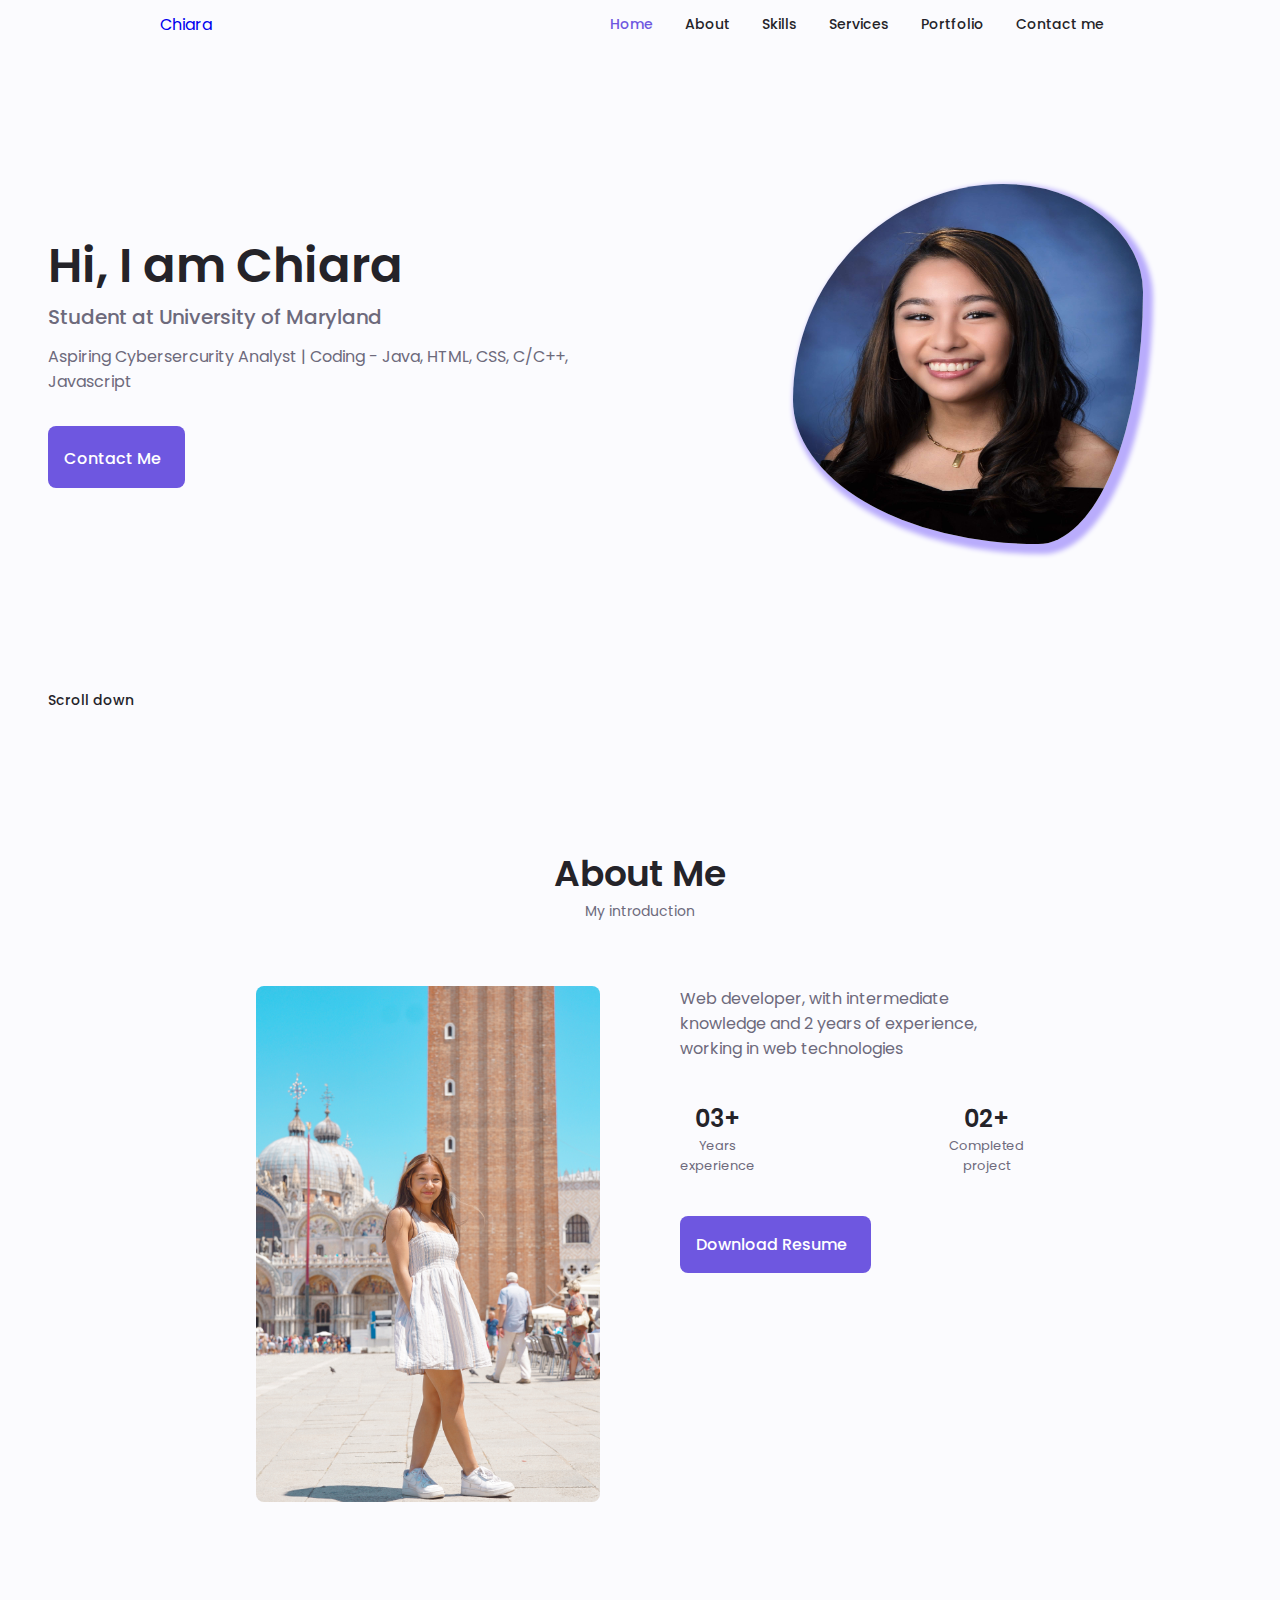
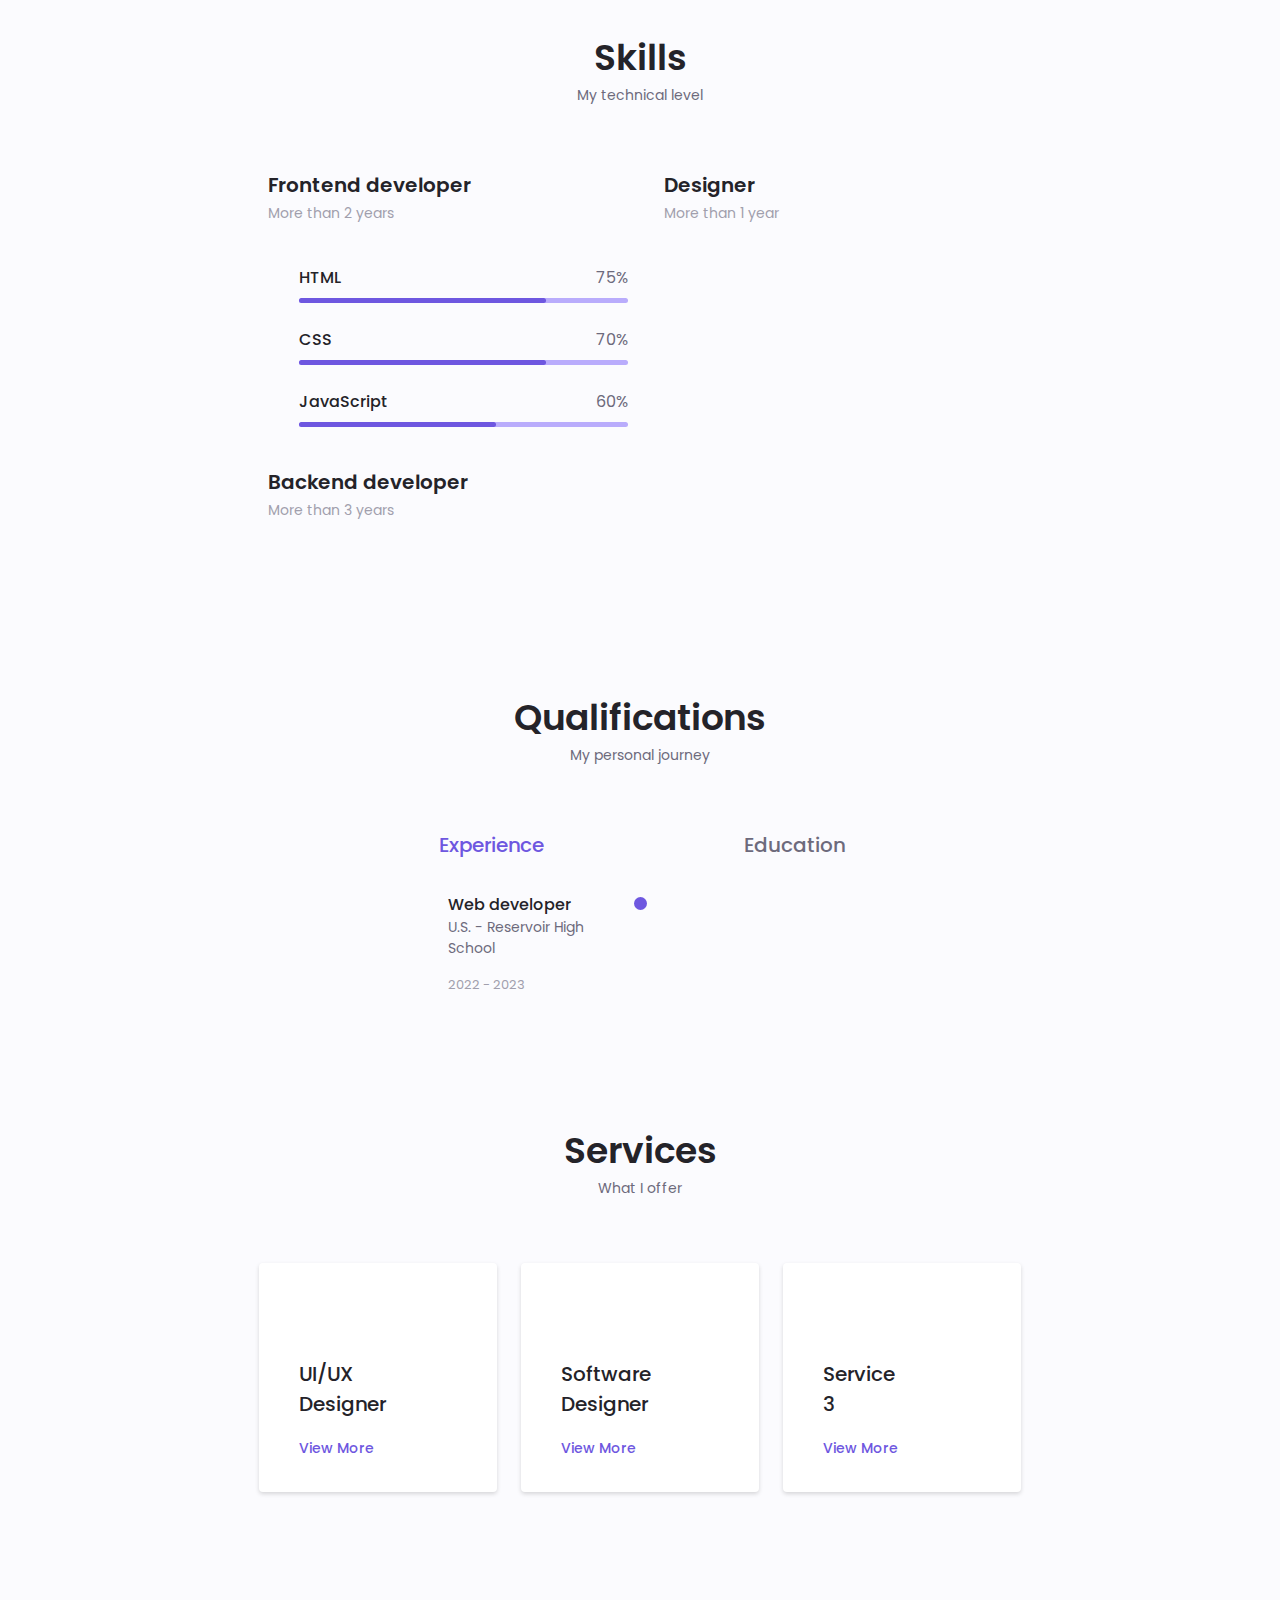
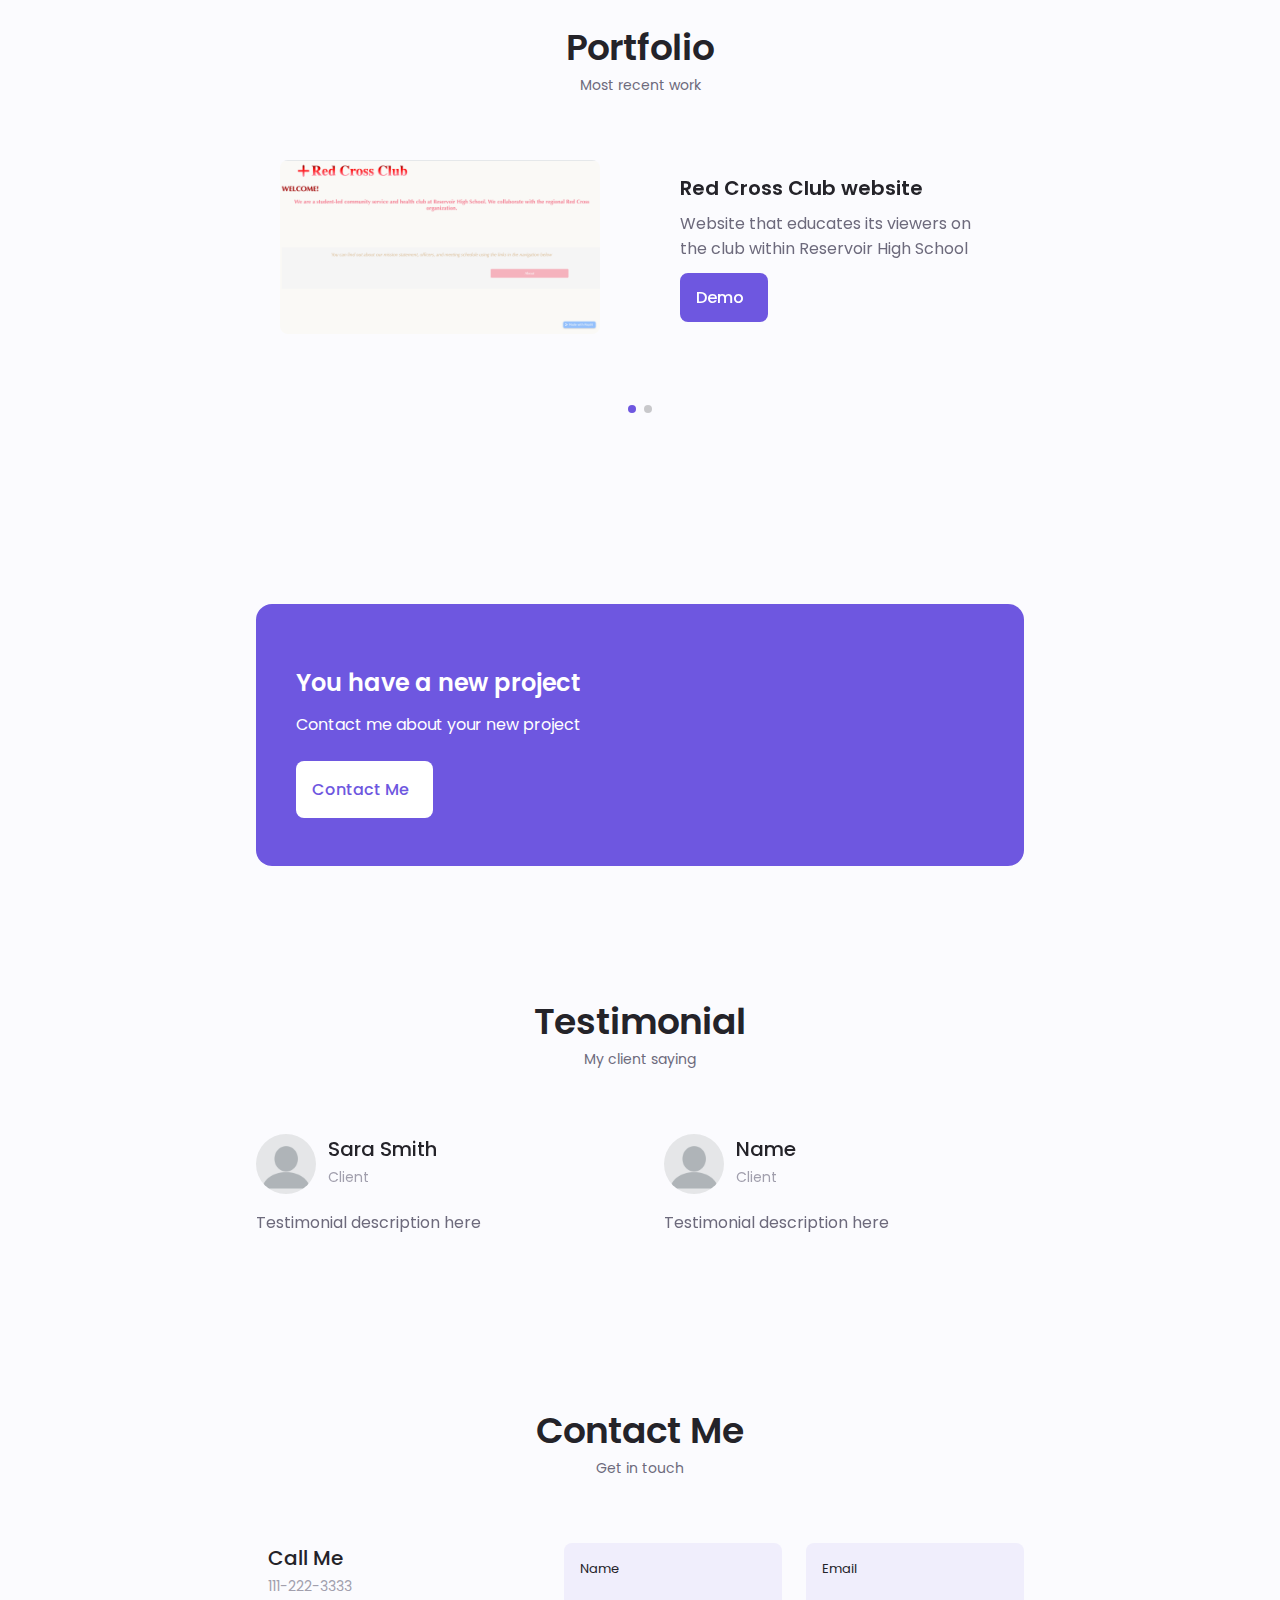
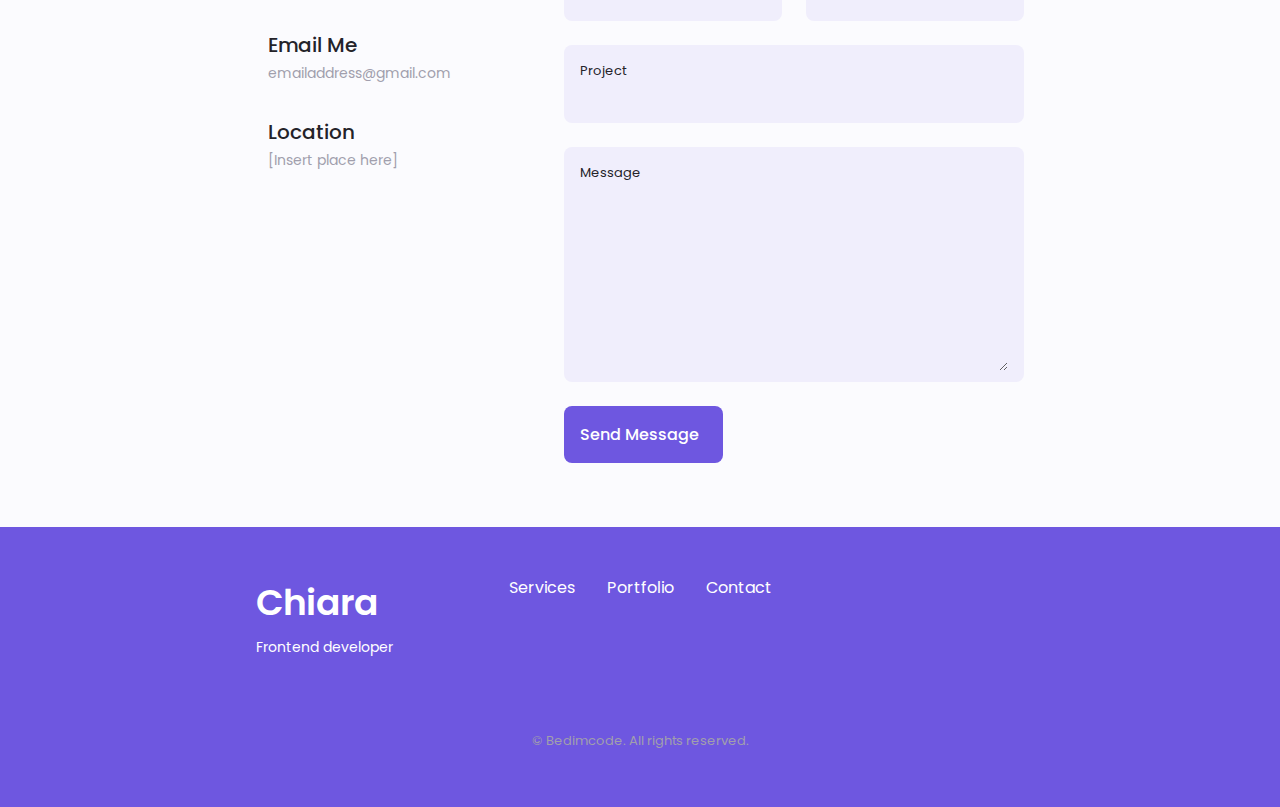
==== commit c14cfb5c: "image edits" ====
--- a/index.html
+++ b/index.html
@@ -89,7 +89,9 @@
                             </a>
                         </div>
 
-                        <div class="home_img"></div>
+                        <div class="home_img">
+                            <img src="assets/img/2YNVMD8Y-YV8Z.JPG" alt="">
+                        </div>
 
                         <div class="home_data">
                             <h1 class="home_title">Hi, I am Chiara</h1>
--- a/assets/css/styles.css
+++ b/assets/css/styles.css
@@ -295,10 +295,9 @@
     color:var(--first-color-alt);
 }
 
-.home_img{
-    background-image: url("/Users/chiaraflotildes/coding projects/personal-portfolio/assets/img/2YNVMD8Y-YV8Z.JPG");
-    width: 200px;
-    height: 200px;
+.home_img img{
+    width: 350px;
+    height: 360px;
     background-size: cover;
     background-position: center;
     box-shadow: 5px 5px 5px 5px var(--first-color-lighter);
